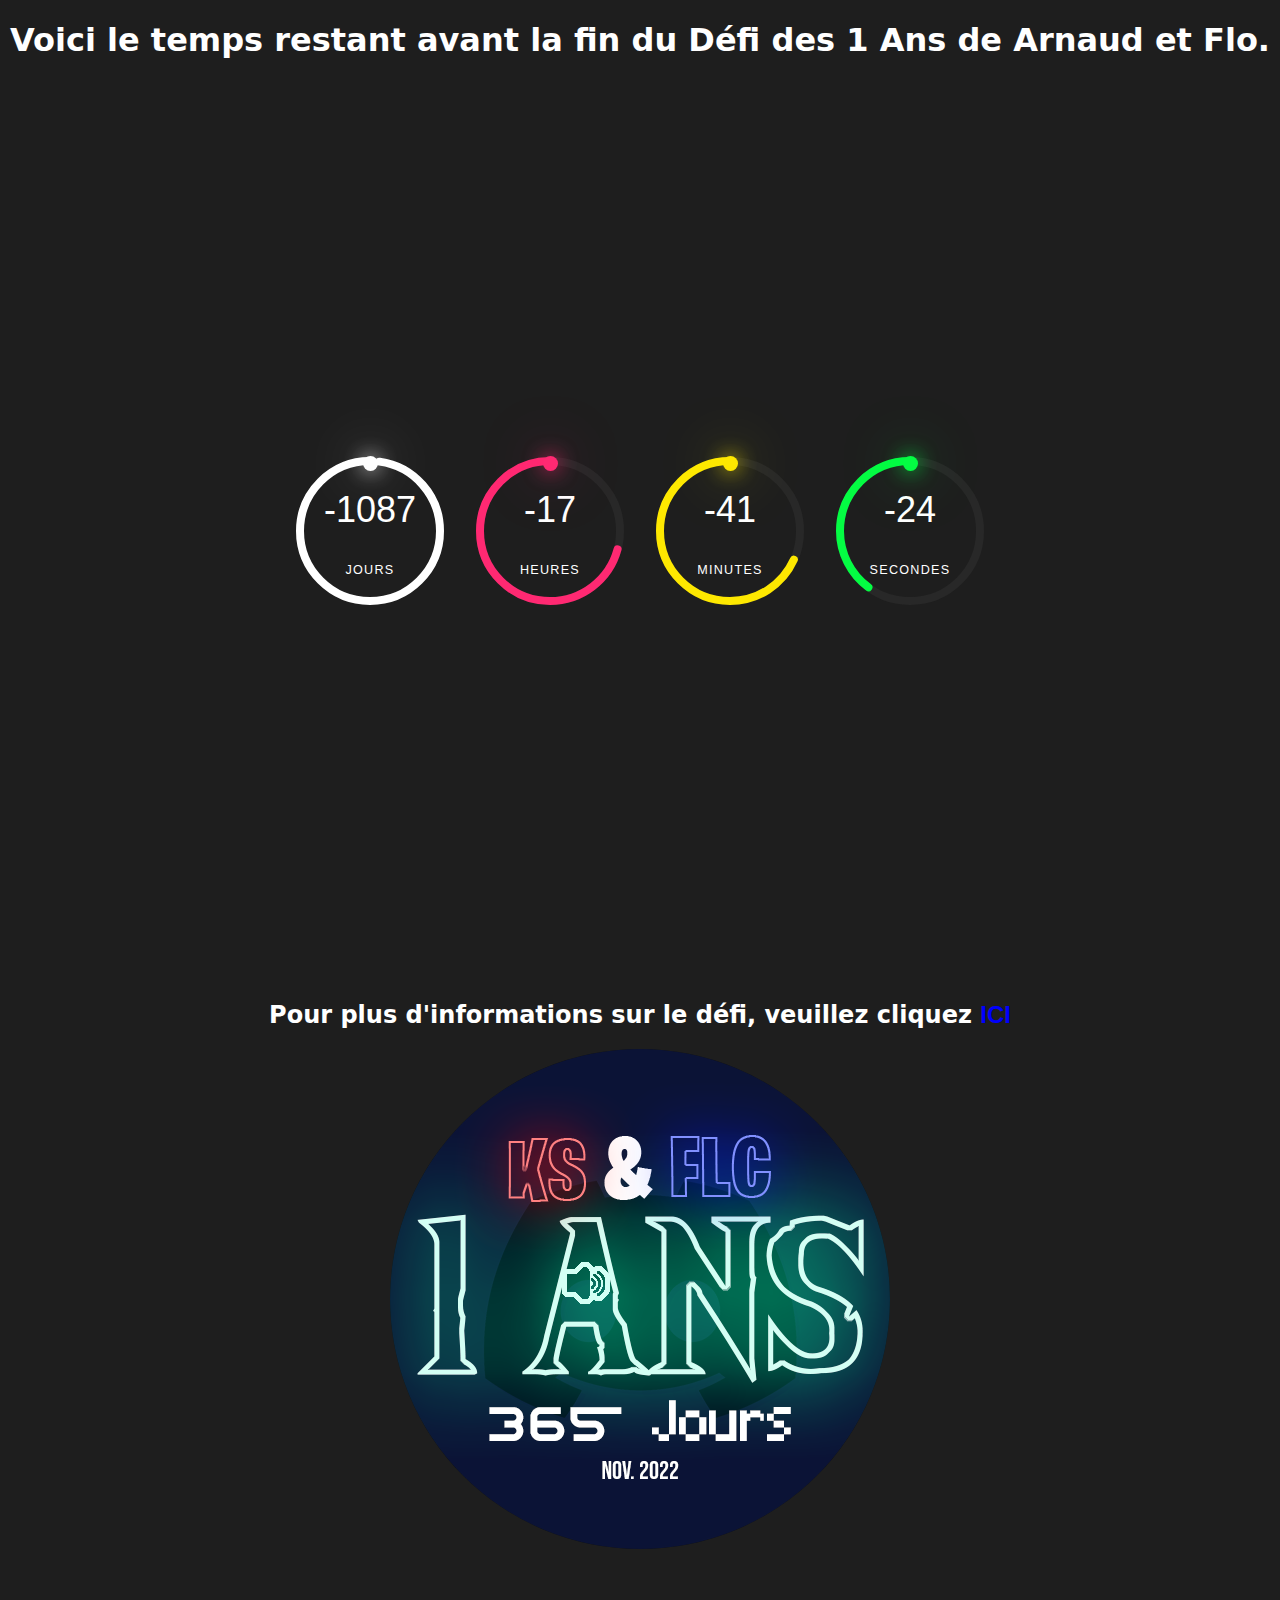
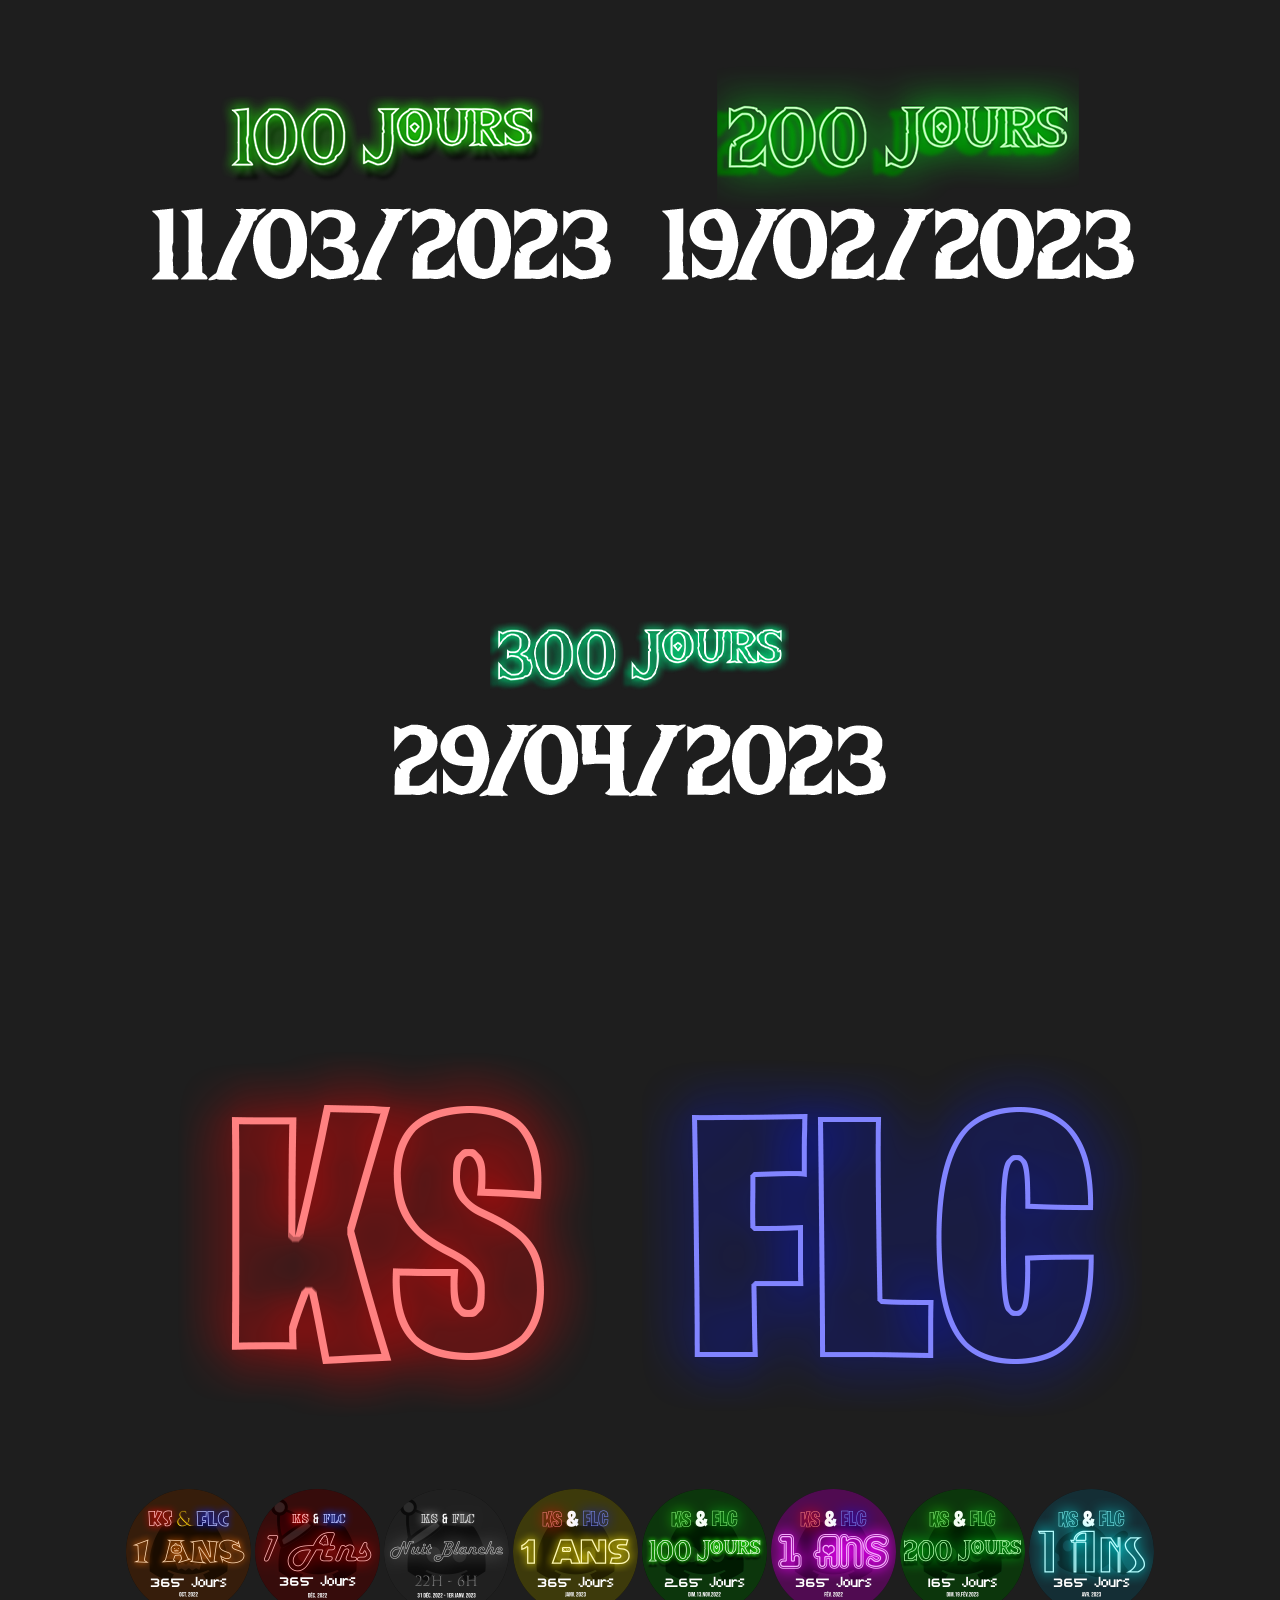
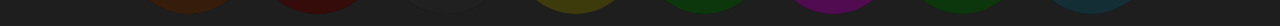
==== index.html @ 21bcb215 "Update index.html" ====
<!DOCTYPE html>
<html lang="fr">
    <head>
        <meta charset="UTF-8">
        <link rel="stylesheet" href="custom.css">
        <link rel="stylesheet" href="timer.css">
        <link rel="stylesheet" href="indexpopup.css">
        <title>Temps Restant du Défi des 1 Ans</title>
        <link rel="icon" href="img/One_Year_In_Vocal_pp_number_3.png">
    </head>
    <body>
        <div class="popup" id="informations">
            <div class="popup-content">
                <div class="popup-header">
                    <div class="header-titre">
                        <div class="toh">Les 1 Ans de Arnaud et Flo</div>
                        <a href="">
                          <span class="btn-close" style="z-index: 4; position: absolute; cursor: pointer;"> &times;</span>
                        </a>
                    </div>
    
                </div>
                <div class="popup-body">
                        <h1 align="center">Récap du Défi:</h1>
                        <p>
                            Le défi à commencer le 5 Août 2022 et se termine le 5 Août 2023. Vous pouvez savoir 
                            combien de temps il reste grâce au timer. Ils sont obligés de rester à l'intérieur
                            de ce vocal jusqu'à la fin. Si vous voulez plus d'informations, le salon #informations
                            est dispo sur le serveur discord.
                            <br>
                            <button><a href="300days.html">300 Jours</a></button>
                            <button><a href="start.html">Début du Défi</a></button>
                            <br>
                            <br>
                            <br>
                            <br>
                            <b>Les 1 Ans de Arnaud et Flo</b>
                        </p>
                </div>
                <div>
                    <a href="">
                        <button class="btn-close">Fermer</button>
                    </a> 
                </div>
            </div>
        </div>
        <header>
            <h1>Voici le temps restant avant la fin du Défi des 1 Ans de Arnaud et Flo.</h1>
        </header>
        <div class="timer-zone">
            <div id="time">
                <div class="circle" style="--clr: #ffffffff">
                    <div class="dots day_dot"></div>
                <svg>
                    <circle cx="70" cy="70" r="70"></circle>
                    <circle cx="70" cy="70" r="70" id="dd"></circle>
                </svg>
                <div id="days">00</div>
                </div>
                
                <div class="circle" style="--clr: #ff2972">
                    <div class="dots hr_dot"></div>
                <svg>
                    <circle cx="70" cy="70" r="70"></circle>
                    <circle cx="70" cy="70" r="70" id="hh"></circle>
                </svg>
                <div id="hours">00</div>
                </div>
                
                <div class="circle" style="--clr: #fee800">
                    <div class="dots min_dot"></div>
                <svg>
                    <circle cx="70" cy="70" r="70"></circle>
                    <circle cx="70" cy="70" r="70" id="mm"></circle>
                </svg>
                <div id="minutes">00</div>
                </div>
                
                <div class="circle" style="--clr: #04fc43">
                    <div class="dots sec_dot"></div>
                <svg>
                    <circle cx="70" cy="70" r="70"></circle>
                    <circle cx="70" cy="70" r="70" id="ss"></circle>
                </svg>
                <div id="seconds">00</div>
                </div>
            </div>
        </div>
        <h2>Pour plus d'informations sur le défi, veuillez cliquez <a href="#informations">ICI</a></h2>
        <div class="img">
            <a href="https://discord.gg/SkbnEuECUQ" target="_blank"><img src="img/One_Year_In_Vocal_pp_number_3.png" class="oney"></a>
            <br>
            <img src="img/100_days_web.png" alt="">
            <img src="img/200_days_web.png" alt="">
            <img src="img/300_days_web.png" alt="">
            <br>
            <img src="img/KS_emoticon.png" alt="">
            <img src="img/FLC_emoticon.png" alt="">
            <br>
            <a href="img/One_Year_In_Vocal_Halloween_pp_0.png" target="_blank"><img src="img/One_Year_In_Vocal_Halloween_pp_0.png" width="125" class="oneyear-voc"></a>
            <a href="img/One_Year_In_Vocal_Christmas_pp_0.png" target="_blank"><img src="img/One_Year_In_Vocal_Christmas_pp_0.png" width="125" class="oneyear-voc"></a>
            <a href="img/One_Year_In_Vocal_No Sleep_pp_0.png" target="_blank"><img src="img/One_Year_In_Vocal_No Sleep_pp_0.png" width="125" class="oneyear-voc"></a>
            <a href="img/One_Year_In_Voc_New_Year_pp_0.png" target="_blank"><img src="img/One_Year_In_Voc_New_Year_pp_0.png" width="125" class="oneyear-voc"></a>
            <a href="img/One_Year_In_Voc_100_Days_pp.png" target="_blank"><img src="img/One_Year_In_Voc_100_Days_pp.png" width="125" class="oneyear-voc"></a>
            <a href="img/One_Year_In_Voc_Valentine_Day_pp.png" target="_blank"><img src="img/One_Year_In_Voc_Valentine_Day_pp.png" width="125" class="oneyear-voc"></a>
            <a href="img/One_Year_In_Voc_200_Days_pp.png" target="_blank"><img src="img/One_Year_In_Voc_200_Days_pp.png" width="125" class="oneyear-voc"></a>
            <a href="img/One_Year_In_Voc_April_Fish_pp_0.png" target="_blank"><img src="img/One_Year_In_Voc_April_Fish_pp_0.png" width="125" class="oneyear-voc"></a>
        </div>

        <script src="timer.js"></script>
    </body>
</html>
---- custom.css ----
*{
    text-decoration: none;
}

body{
    background-color: #1e1e1e;
}

h1, h2, h3, h4, h5, h6, p{
    text-align: center;
    color: white;
    font-family: system-ui, -apple-system, BlinkMacSystemFont, 'Segoe UI', Roboto, Oxygen, Ubuntu, Cantarell, 'Open Sans', 'Helvetica Neue', sans-serif;

}
a{
    color: blue;
    font-family: sans-serif;
}
.buttons{
    text-align: center;
}
.img{
    text-align: center;
}
.oney, .oneyear-voc{
    border-radius: 1000px;
}
.oney:hover{
    width: 600px;
    cursor: pointer;
}
.oney::before{
    content: "";
    position: absolute;
    width: 520px;
    top: -2px;
    left: -2px;
    transform: translateY(-100%);
    transition: 0.5s;
    z-index: -1;
}
.oney:hover::before {
    transform: translate(0%);
    transition: 0.2s;
}
.oneyear-voc:hover{
    width: 160px;
    cursor: pointer;
}
.oneyear-voc::before{
    content: "";
    position: absolute;
    width: 150px;
    top: -2px;
    left: -2px;
    transform: translateY(-100%);
    transition: 0.5s;
    z-index: -1;
}
.oneyear-voc:hover::before {
    transform: translate(0%);
    transition: 0.2s;
}

::-webkit-scrollbar{
    color: blue;
    border-radius: 25%;
}
---- timer.css ----
*{
    box-sizing: border-box;
}
.timer-zone{
    font-family: sans-serif;
    display: flex;
    justify-content: center;
    align-items: center;
    min-height: 100vh;
    background: #1e1e1e;
}
#time{
    display: flex;
    gap: 30px;
}
#time .circle{
    position: relative;
    width: 150px;
    height: 150px;
    display: flex;
    justify-content: center;
    align-items: center;
}
#time .circle svg{
    position: relative;
    width: 150px;
    height: 150px;
    transform: rotate(270deg);
}
#time .circle svg circle{
    width: 100%;
    height: 100%;
    fill: transparent;
    stroke-width: 8;
    stroke: #282828;
    stroke-linecap: round;
    transform: translate(5px,5px);
}
#time .circle svg circle:nth-child(2){
    stroke: var(--clr);
    stroke-dasharray: 440;
}
#time div{
    position: absolute;
    text-align: center;
    font-weight: 500;
    color: #fff;
    font-size: 1.5em;
}
#time div span{
    position: absolute;
    transform: translateX(-50%) translateY(-10px);
    font-size: 0.35em;
    font-weight: 300;
    letter-spacing: 0.1em;
    text-transform: uppercase;
}
#time .dots{
    position: absolute;
    width: 100%;
    height: 100%;
    border-radius: 50%;
    display: flex;
    justify-content: center;
    align-items: center;
    z-index: 1000;
}
#time .dots::before{
    content: '';
    position: absolute;
    top: 0;
    width: 15px;
    height: 15px;
    background: var(--clr);
    border-radius: 50%;
    box-shadow: 0 0 20px var(--clr), 0 0 60px var(--clr);
}
---- indexpopup.css ----
/*/==---popus test---==/*/

.popup {
    position: fixed;
    z-index: 1000;
    top: 0;
    left: 0;
    width: 100%;
    height: 100%;
    background-color: rgba(3, 3, 3, 0.534);
    backdrop-filter: blur(10px);
    transition: backdrop-filter .4s;
    transition: opacity .4s;
    visibility: hidden;
    opacity: 0;
}

.popup:target {
    visibility: visible;
    opacity: 1;
}

.popup-content{
    position: fixed;
    flex-direction: column;
    opacity: 0;
    max-width: 570px;
    max-height: auto;
    max-height: 800px;
    color: aliceblue;
    font-family: Arial, sans-serif;
    left: 50%;
    top: 5%;
    transform: translate(-50%);
    background-color: rgba(3, 3, 3, 0.562);
    backdrop-filter: blur(10px);
    border-radius: 10px;
    border: 5px solid rgb(41, 41, 41);
    display: flex;
}

.popup-content{
    opacity: 1;
    top: 10%;
}

.popup-header{
    display: column;
    position: fixed;
    background-color: rgb(41, 41, 41);
    width: 100%;
    height: auto;
    align-items: center;
}

.popup-header img{
    width: 100%;
    height: 100%;
}

.header-titre{
    display: flex;
    justify-content: space-between;
    padding: 2px 2%;
    width: auto;
    font-weight: bold;
}

.header-titre .btn-close{
    right: 10px;
}

*{
    box-sizing: border-box;
}

.popup-header img{
    align-items: center;
    justify-content: space-between;
    left: 0;
}

.popup-footer {
    background-color: rgba(66, 65, 65, 0.562);
    position: fixed;
    padding: 5px;
    bottom: 0;
    width: 100%;
    height: 60px;
    display: flex;
}

.popup-body{
    overflow-y: auto;
    padding-left: 10px;
    padding-right: 10px;
    padding-bottom: 70px;
    
}
.popup-body p{
    font-size: small;
}

.popup-body b{
    font-size: medium;
}

.popup .popup-footer .text-footer {
    margin: auto auto;
    font-size: small;
}

/*/==--- Bouton footer ---==/*/

.popup .popup-footer .btn-close {
    margin-top: 5px;
    padding-top: 3px;
    position: relative;
    height: 45px;
    width: 100px;
    border-radius: 10px;
    background-color: rgb(24, 23, 23);
    border: 3px solid rgb(24, 23, 23);
    font-size: 1.4em;
    font-family: Arial, Helvetica, sans-serif;
    color: #DB202C;
    z-index: 2;
    transition: 0.2s;
    overflow: hidden;
}

.popup .popup-footer .btn-close:hover {
    color: white;
    width: 100px;
    height: 46px;
    cursor: pointer;
    font-size: 1.5em;
    border: 2px solid #DB202C;
}

.popup .popup-footer .btn-close::before {
    content: "";
    position: absolute;
    width: 100px;
    height: 46px;
    top: -2px;
    left: -2px;
}

.popup .popup-footer .btn-close:hover::before {
    transform: translate(0%);
    transition: 0.2s;
}

.popup .popup-footer .btn-close:hover {
    color: white;
}

.popup .popup-footer .btn-close i {
    transform: scale(0);
    margin: -10px;
    transition: 0.3s;
}

.popup .popup-footer .btn-close:hover i {
    transform: scale(5);
    margin-left: 20px;
}



.popup .popup-footer .btn-see {
    margin-top: 5px;
    padding-top: 3px;
    position: relative;
    height: 45px;
    width: 120px;
    border-radius: 10px;
    background-color: rgb(24, 23, 23);
    border: 3px solid rgb(24, 23, 23);
    font-size: 1.4em;
    font-family: Arial, Helvetica, sans-serif;
    color: #dfbd29;
    z-index: 2;
    transition: 0.2s;
    overflow: hidden;
}

.popup .popup-footer .btn-see:hover {
    color: white;
    width: 120px;
    height: 46px;
    cursor: pointer;
    font-size: 1.5em;
    border: 2px solid #dfbd29;
}

.popup .popup-footer .btn-see::before {
    content: "";
    position: absolute;
    width: 120px;
    height: 46px;
    top: -2px;
    left: -2px;
}

.popup .popup-footer .btn-see:hover::before {
    transform: translate(0%);
    transition: 0.2s;
}

.popup .popup-footer .btn-see:hover {
    color: white;
}

.popup .popup-footer .btn-see i {
    transform: scale(0);
    margin: -10px;
    transition: 0.3s;
}

.popup .popup-footer .btn-see:hover i {
    transform: scale(5);
    margin-left: 20px;
}
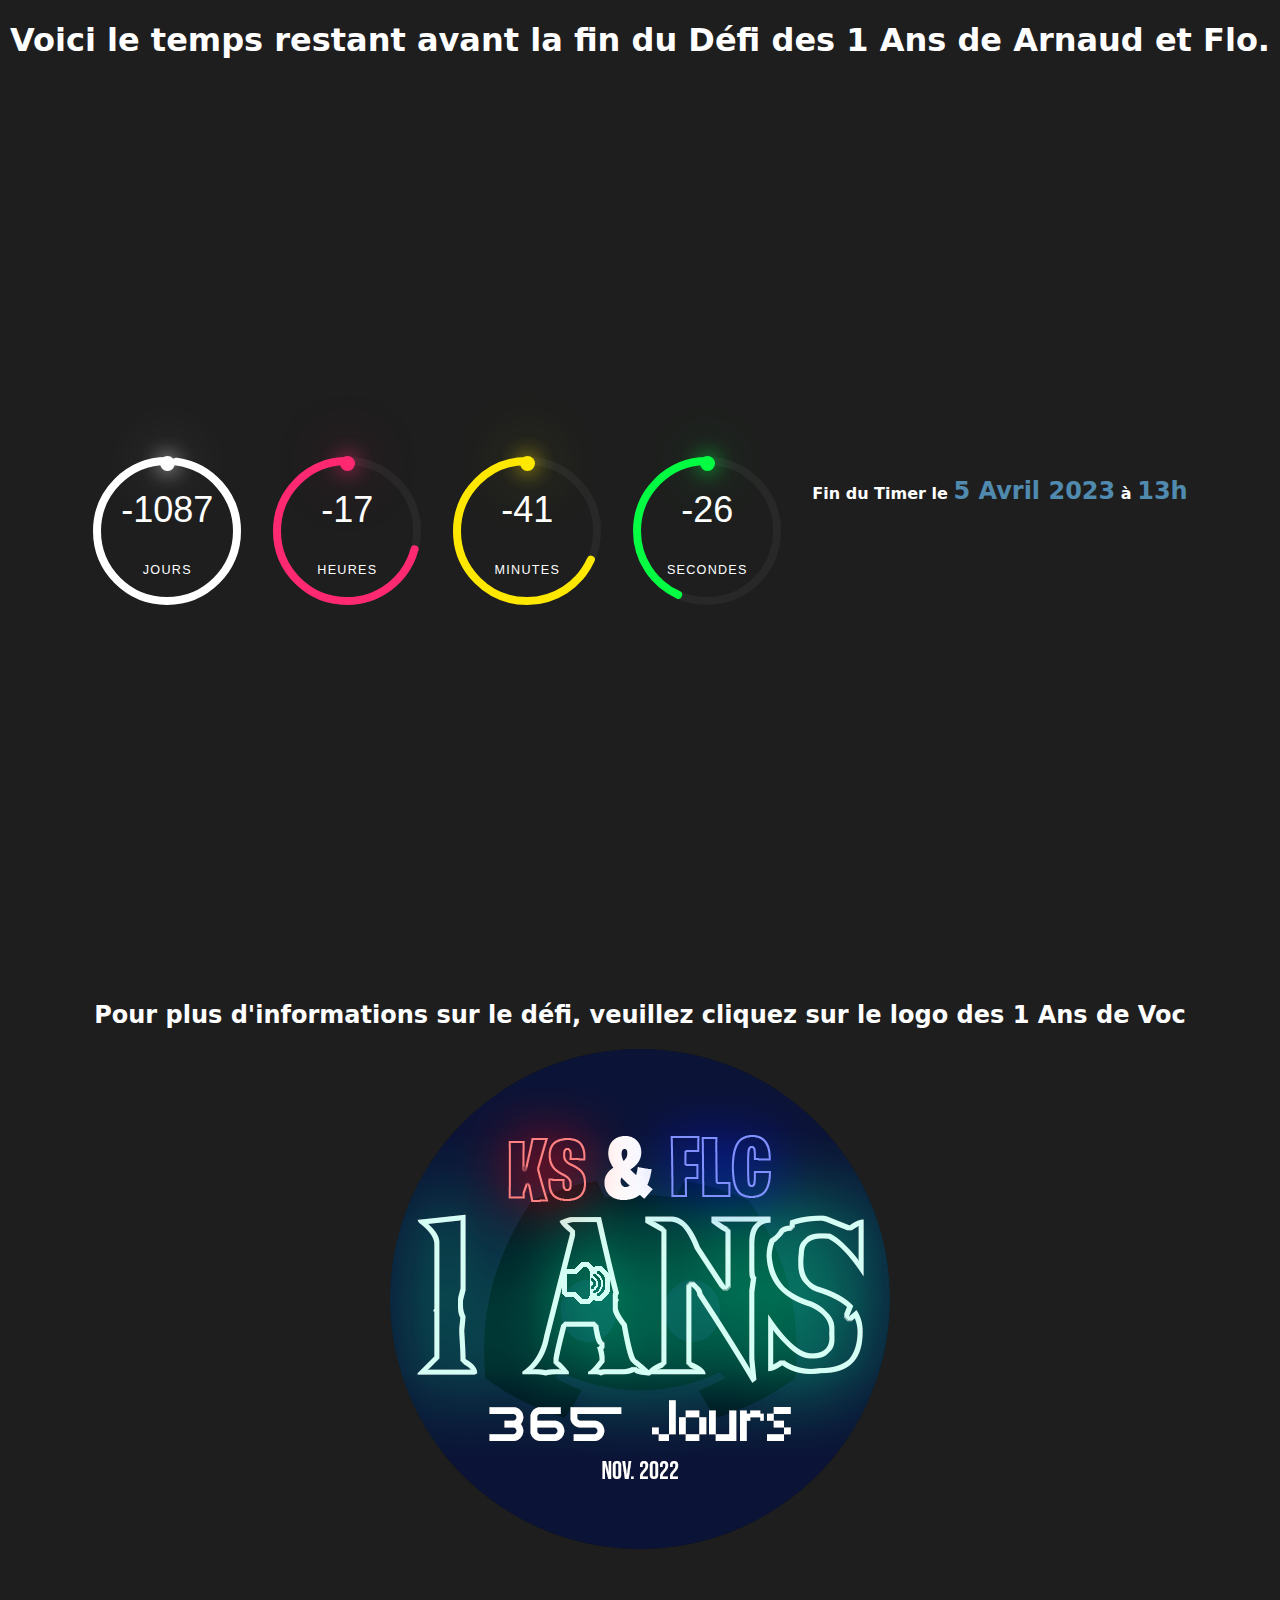
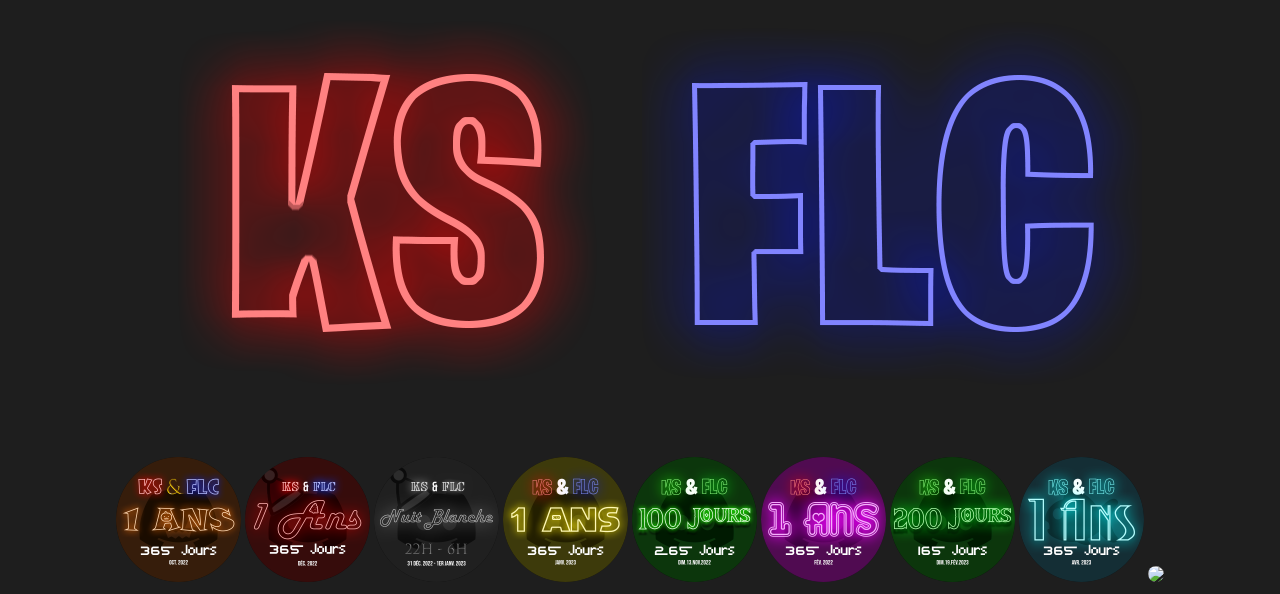
==== commit 22170f2d: "Add files via upload" ====
--- a/index.html
+++ b/index.html
@@ -28,9 +28,9 @@
                             de ce vocal jusqu'à la fin. Si vous voulez plus d'informations, le salon #informations
                             est dispo sur le serveur discord.
                             <br>
-                            <button><a href="300days.html">300 Jours</a></button>
                             <button><a href="start.html">Début du Défi</a></button>
                             <br>
+                            <button><a href="https://discord.gg/SkbnEuECUQ">Serveur Discord</a></button>
                             <br>
                             <br>
                             <br>
@@ -84,15 +84,12 @@
                 </svg>
                 <div id="seconds">00</div>
                 </div>
+                <h4>Fin du Timer le <strong>5 Avril 2023</strong> à <strong>13h</strong></h4>
             </div>
         </div>
-        <h2>Pour plus d'informations sur le défi, veuillez cliquez <a href="#informations">ICI</a></h2>
+        <h2>Pour plus d'informations sur le défi, veuillez cliquez sur le logo des 1 Ans de Voc</h2>
         <div class="img">
-            <a href="https://discord.gg/SkbnEuECUQ" target="_blank"><img src="img/One_Year_In_Vocal_pp_number_3.png" class="oney"></a>
-            <br>
-            <img src="img/100_days_web.png" alt="">
-            <img src="img/200_days_web.png" alt="">
-            <img src="img/300_days_web.png" alt="">
+            <a href="#informations"><img src="img/One_Year_In_Vocal_pp_number_3.png" class="oney"></a>
             <br>
             <img src="img/KS_emoticon.png" alt="">
             <img src="img/FLC_emoticon.png" alt="">
@@ -105,8 +102,9 @@
             <a href="img/One_Year_In_Voc_Valentine_Day_pp.png" target="_blank"><img src="img/One_Year_In_Voc_Valentine_Day_pp.png" width="125" class="oneyear-voc"></a>
             <a href="img/One_Year_In_Voc_200_Days_pp.png" target="_blank"><img src="img/One_Year_In_Voc_200_Days_pp.png" width="125" class="oneyear-voc"></a>
             <a href="img/One_Year_In_Voc_April_Fish_pp_0.png" target="_blank"><img src="img/One_Year_In_Voc_April_Fish_pp_0.png" width="125" class="oneyear-voc"></a>
+            <a href="img/One_Year_10_month.png" target="_blank"><img src="img/One_Year_10_month.png" width="125" class="oneyear-voc"></a>
         </div>
 
         <script src="timer.js"></script>
     </body>
-</html>
+</html>--- a/custom.css
+++ b/custom.css
@@ -15,6 +15,10 @@
 a{
     color: blue;
     font-family: sans-serif;
+}
+strong{
+    color: rgb(80, 138, 174);
+    font-size: 1.5em;
 }
 .buttons{
     text-align: center;
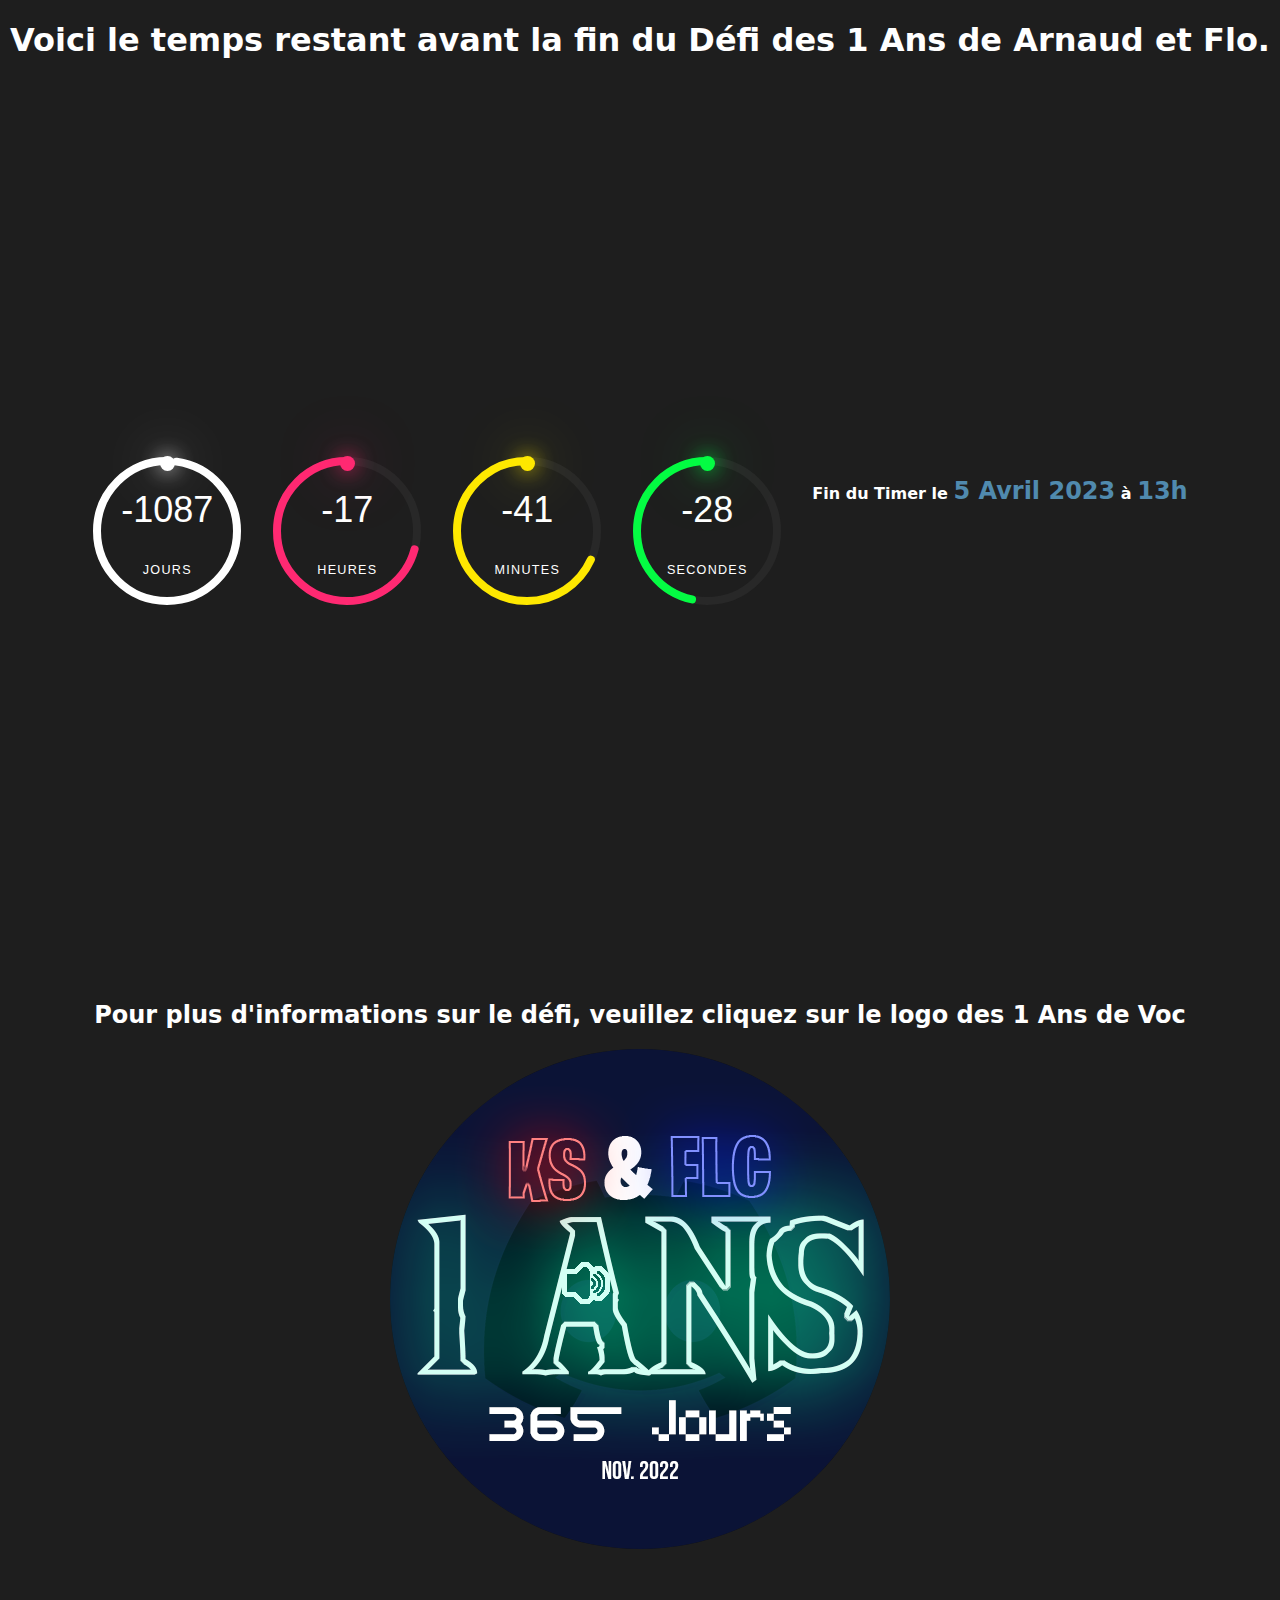
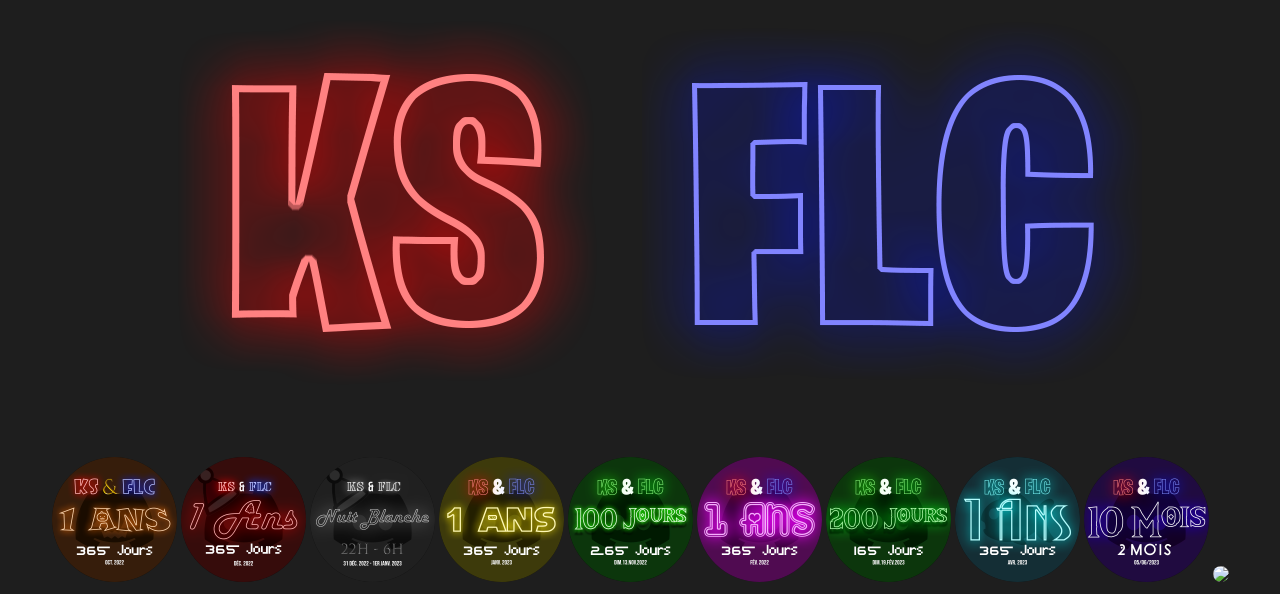
==== commit 65d8b154: "Update index.html" ====
--- a/index.html
+++ b/index.html
@@ -103,8 +103,9 @@
             <a href="img/One_Year_In_Voc_200_Days_pp.png" target="_blank"><img src="img/One_Year_In_Voc_200_Days_pp.png" width="125" class="oneyear-voc"></a>
             <a href="img/One_Year_In_Voc_April_Fish_pp_0.png" target="_blank"><img src="img/One_Year_In_Voc_April_Fish_pp_0.png" width="125" class="oneyear-voc"></a>
             <a href="img/One_Year_10_month.png" target="_blank"><img src="img/One_Year_10_month.png" width="125" class="oneyear-voc"></a>
+            <a href="img/One_Year_In_Voc_June.png" target="_blank"><img src="One_Year_In_Voc_June.png" width="125" class="oneyear-voc"></a>
         </div>
 
         <script src="timer.js"></script>
     </body>
-</html>+</html>
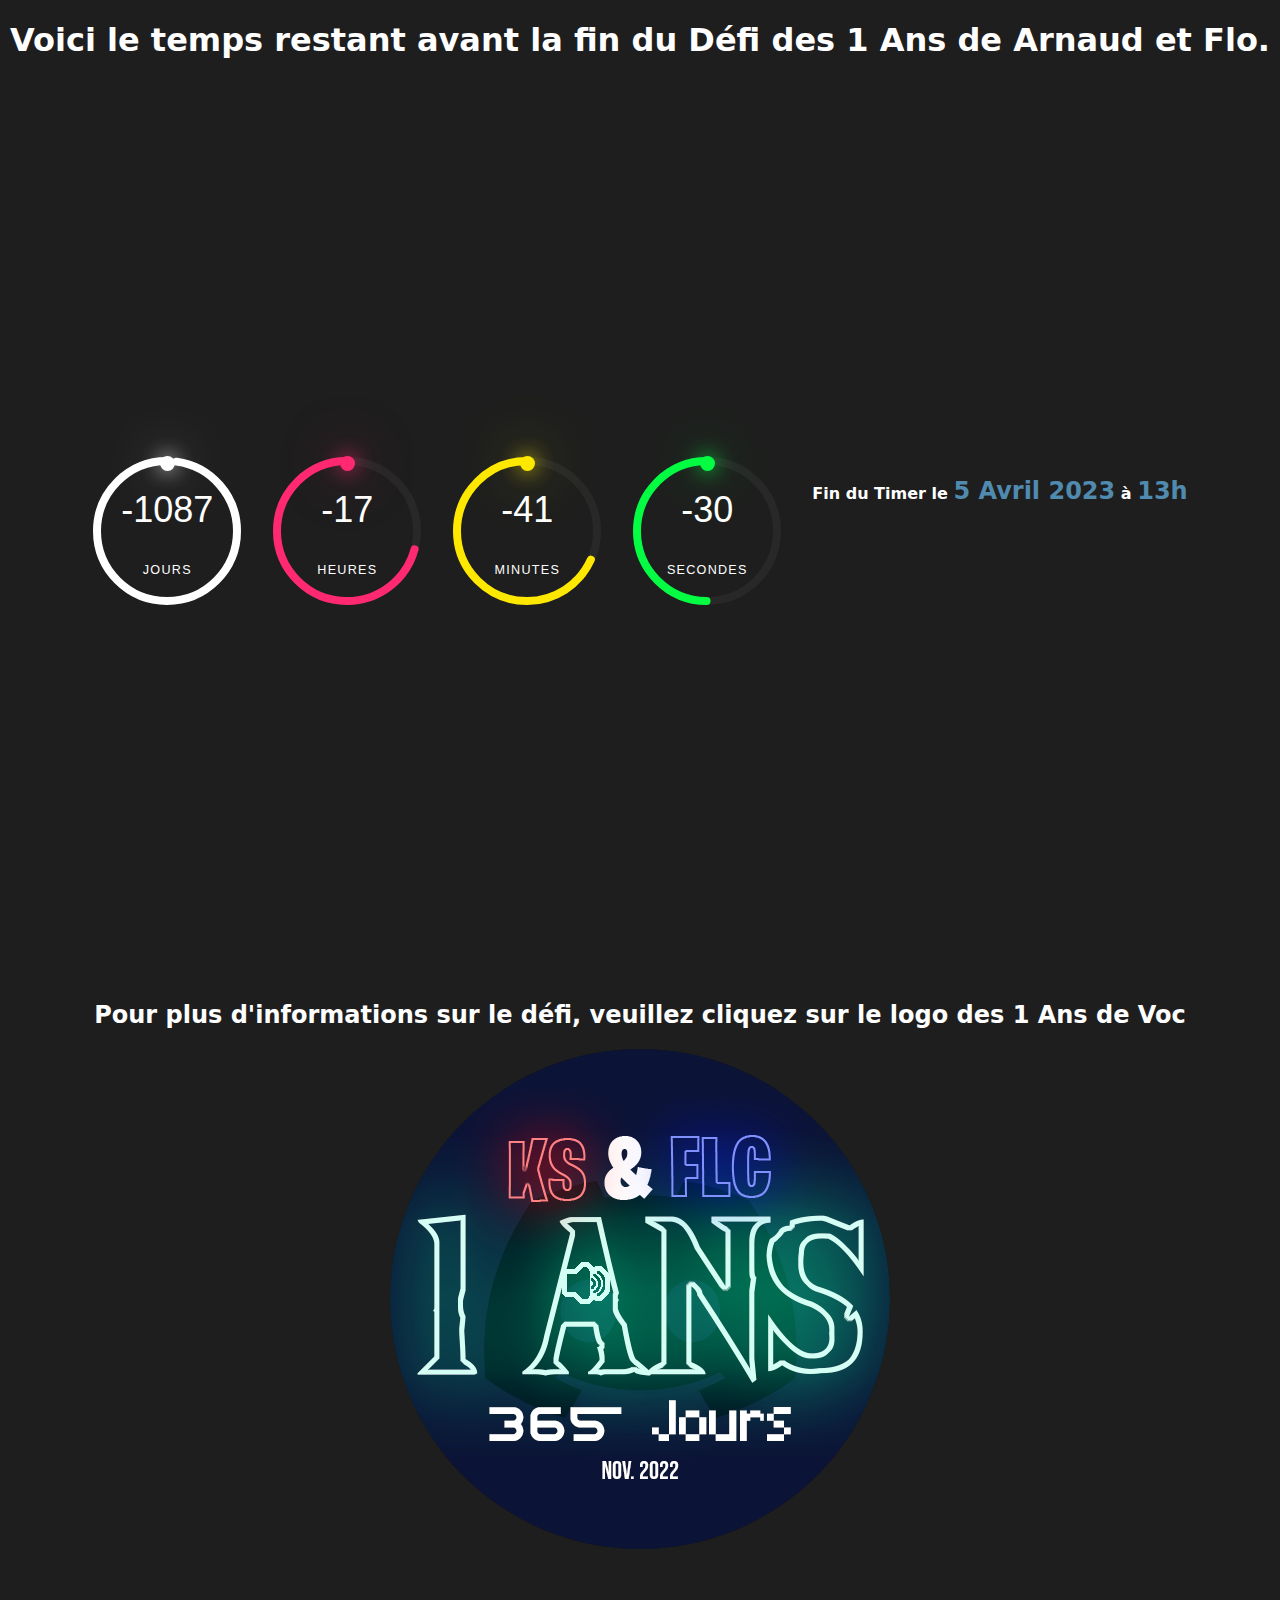
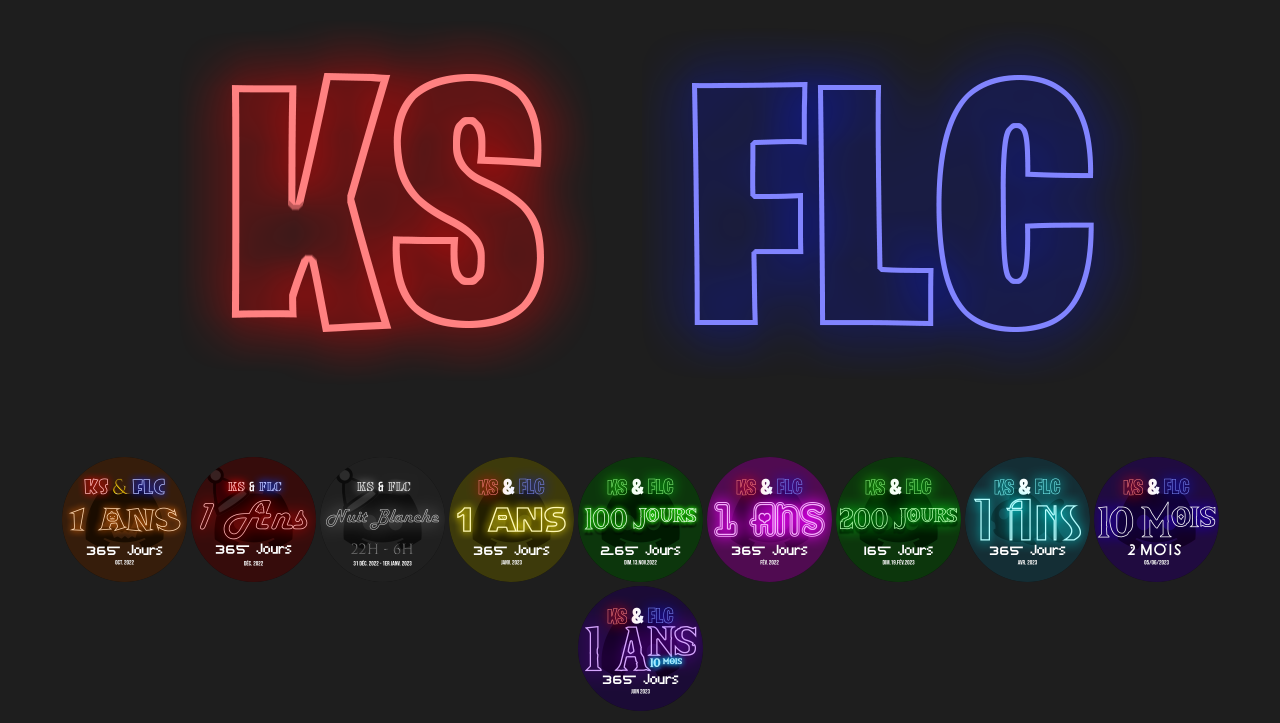
==== commit 3f0f1c33: "Update index.html" ====
--- a/index.html
+++ b/index.html
@@ -103,7 +103,7 @@
             <a href="img/One_Year_In_Voc_200_Days_pp.png" target="_blank"><img src="img/One_Year_In_Voc_200_Days_pp.png" width="125" class="oneyear-voc"></a>
             <a href="img/One_Year_In_Voc_April_Fish_pp_0.png" target="_blank"><img src="img/One_Year_In_Voc_April_Fish_pp_0.png" width="125" class="oneyear-voc"></a>
             <a href="img/One_Year_10_month.png" target="_blank"><img src="img/One_Year_10_month.png" width="125" class="oneyear-voc"></a>
-            <a href="img/One_Year_In_Voc_June.png" target="_blank"><img src="One_Year_In_Voc_June.png" width="125" class="oneyear-voc"></a>
+            <a href="img/One_Year_In_Voc_June.png" target="_blank"><img src="img/One_Year_In_Voc_June.png" width="125" class="oneyear-voc"></a>
         </div>
 
         <script src="timer.js"></script>
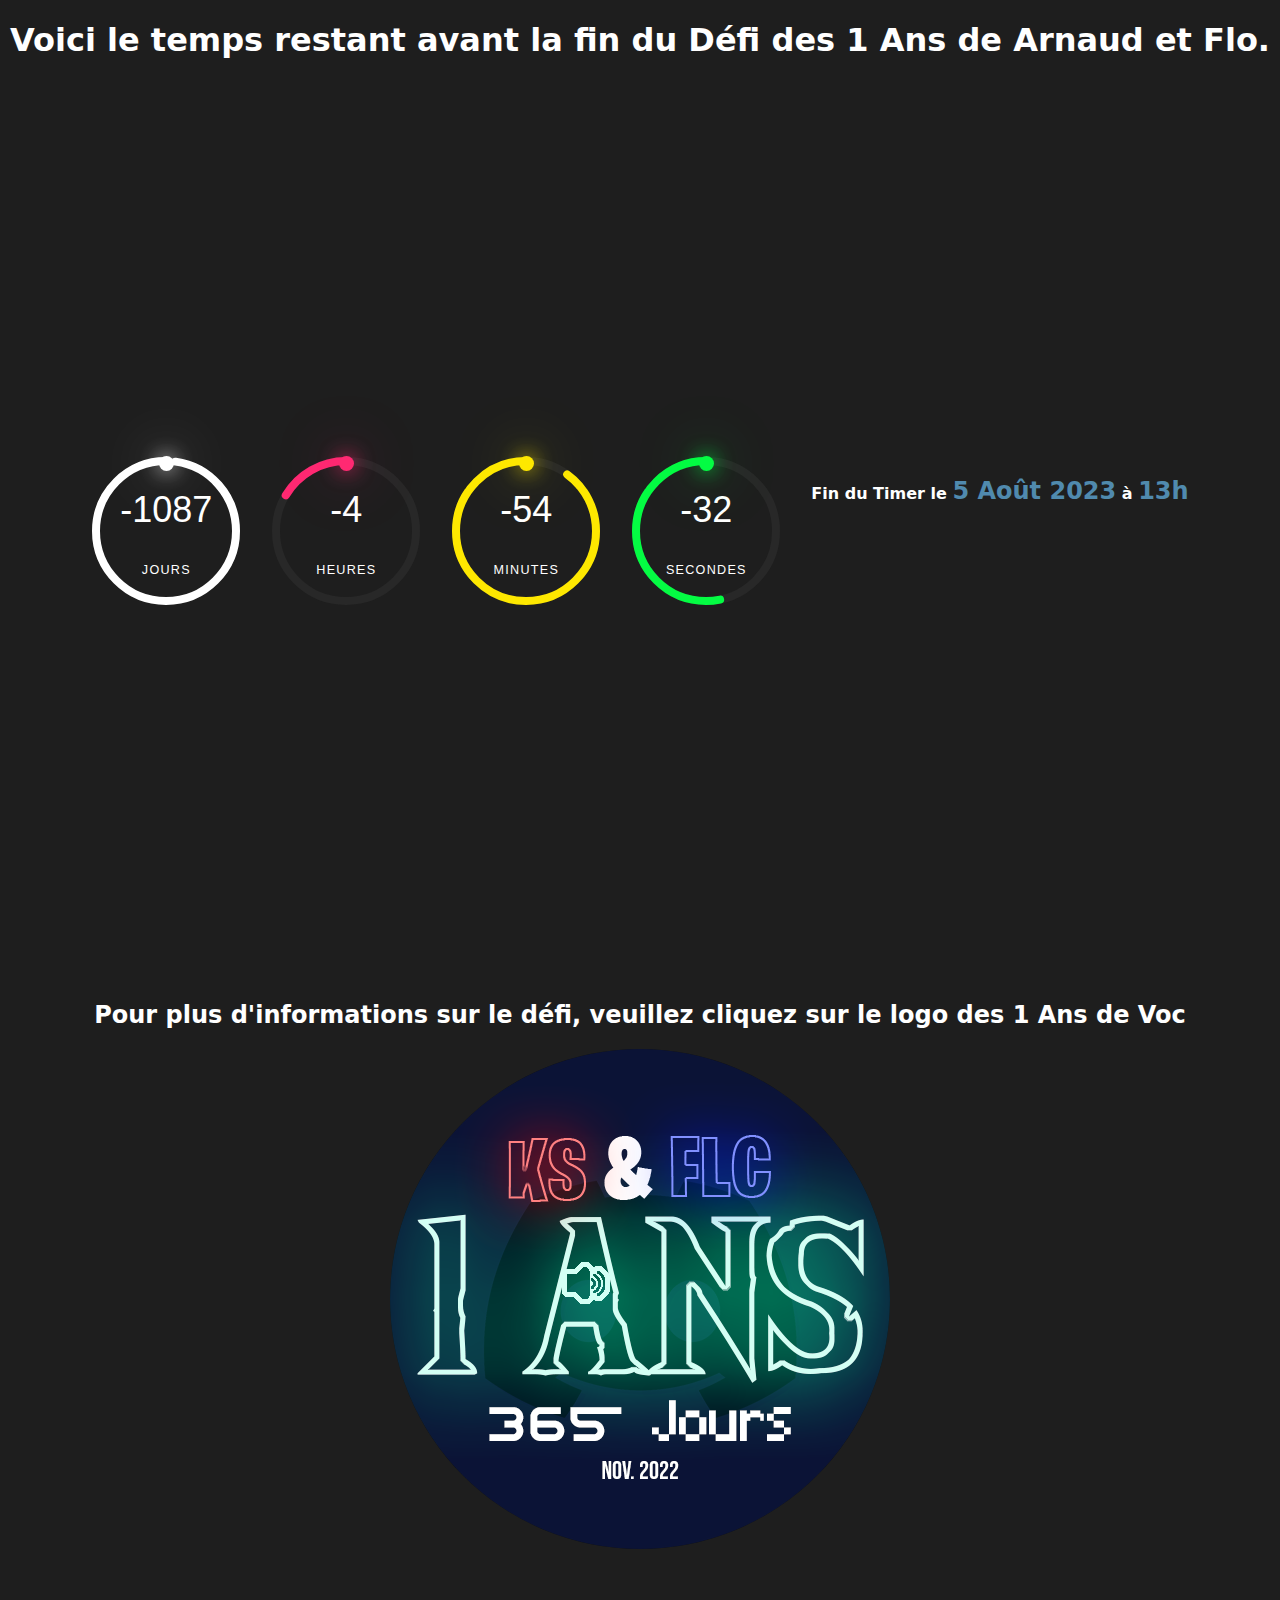
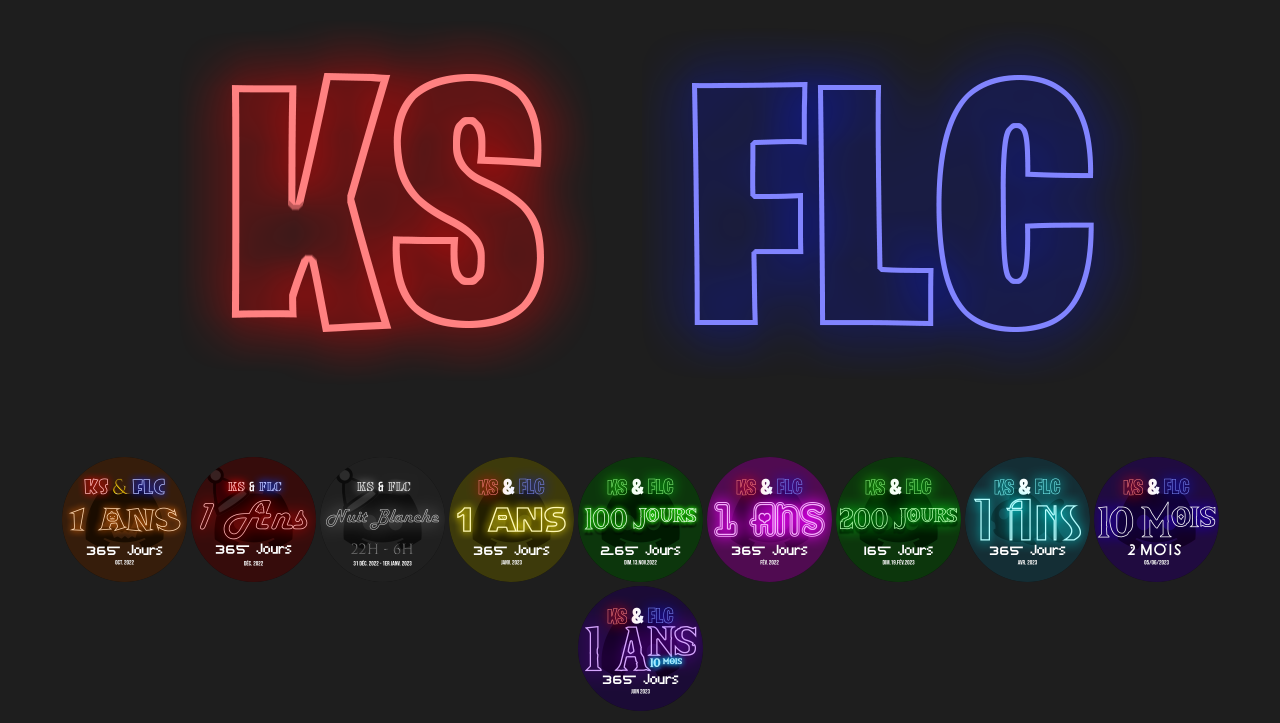
==== commit d3f62d7f: "Update index.html" ====
--- a/index.html
+++ b/index.html
@@ -84,7 +84,7 @@
                 </svg>
                 <div id="seconds">00</div>
                 </div>
-                <h4>Fin du Timer le <strong>5 Avril 2023</strong> à <strong>13h</strong></h4>
+                <h4>Fin du Timer le <strong>5 Août 2023</strong> à <strong>13h</strong></h4>
             </div>
         </div>
         <h2>Pour plus d'informations sur le défi, veuillez cliquez sur le logo des 1 Ans de Voc</h2>
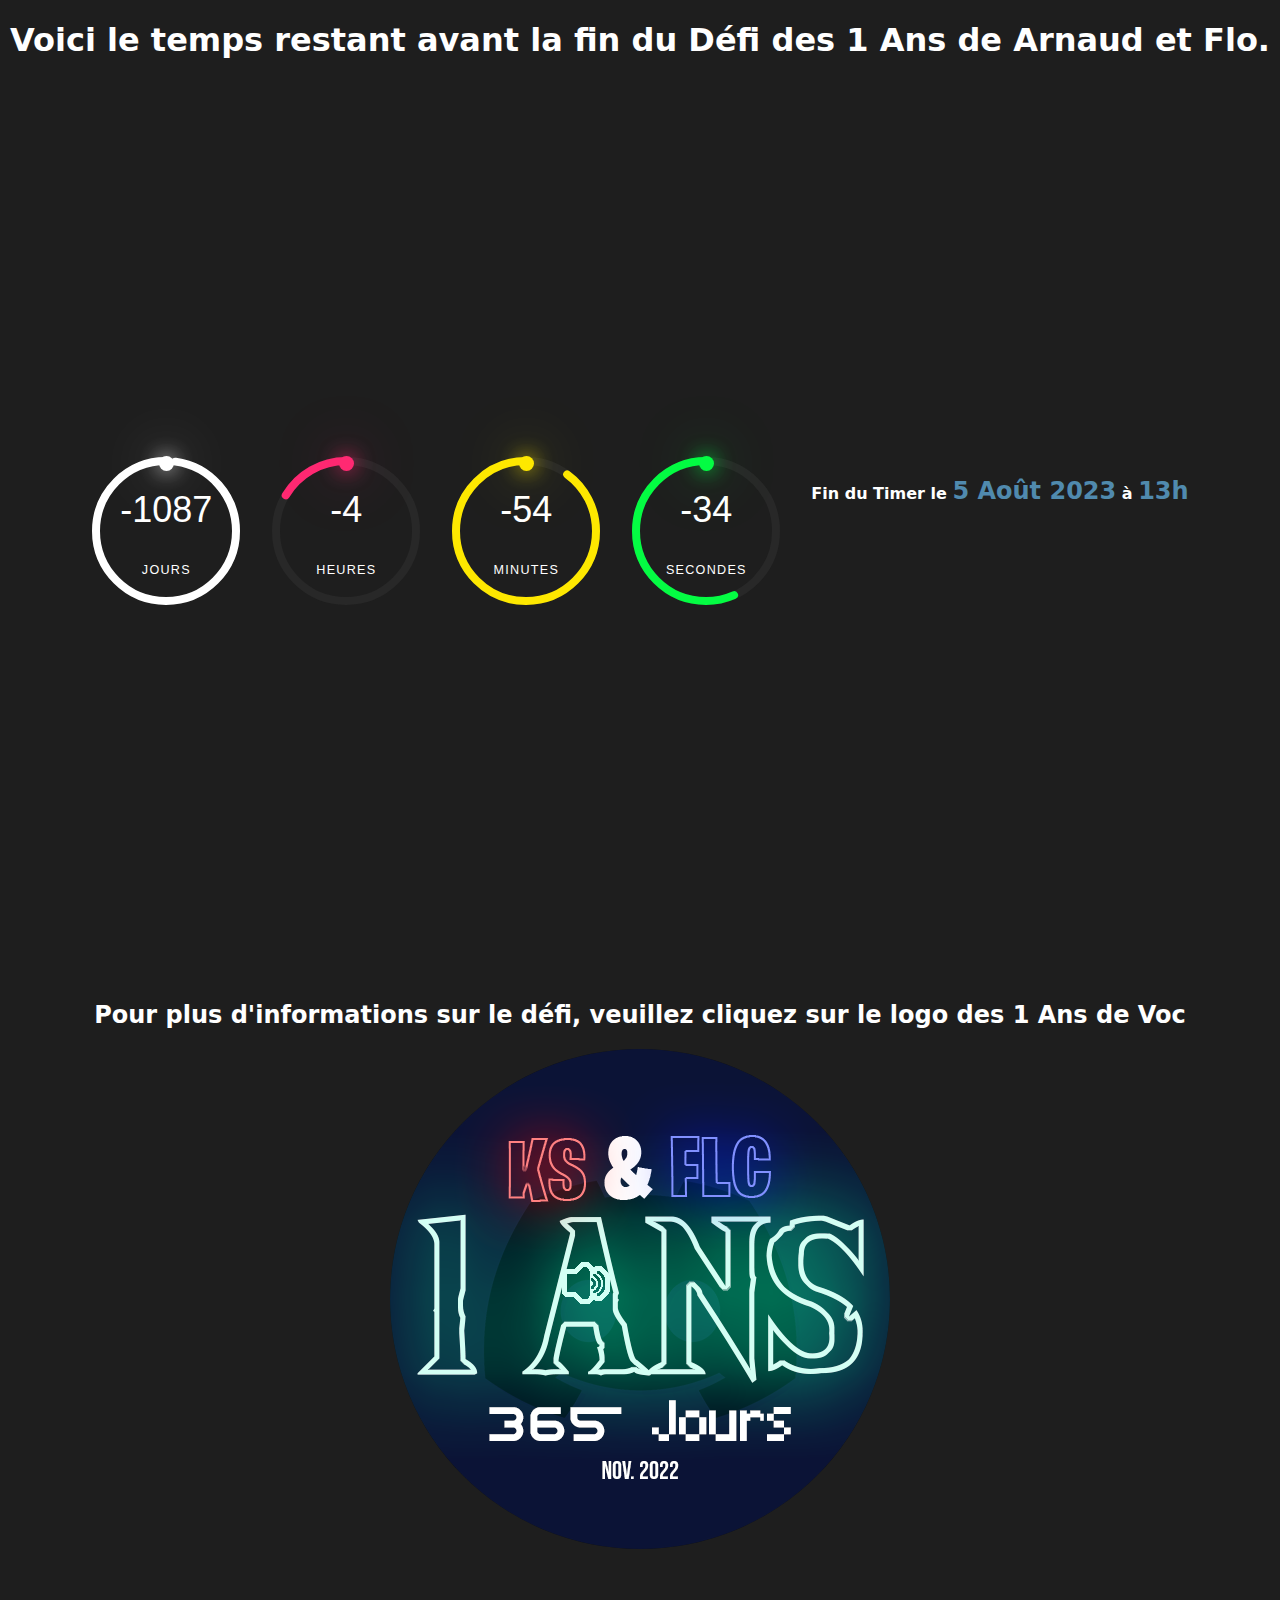
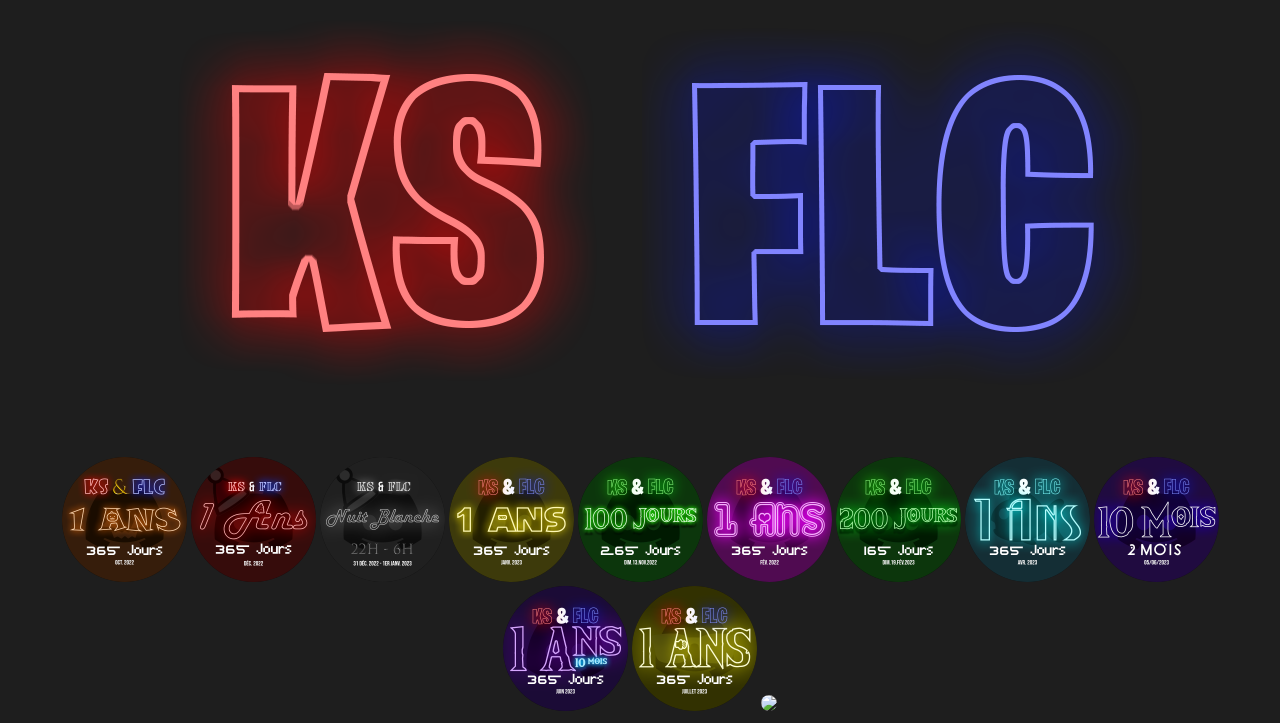
==== commit cab3cf3d: "Update index.html" ====
--- a/index.html
+++ b/index.html
@@ -104,6 +104,8 @@
             <a href="img/One_Year_In_Voc_April_Fish_pp_0.png" target="_blank"><img src="img/One_Year_In_Voc_April_Fish_pp_0.png" width="125" class="oneyear-voc"></a>
             <a href="img/One_Year_10_month.png" target="_blank"><img src="img/One_Year_10_month.png" width="125" class="oneyear-voc"></a>
             <a href="img/One_Year_In_Voc_June.png" target="_blank"><img src="img/One_Year_In_Voc_June.png" width="125" class="oneyear-voc"></a>
+            <a href="img/One_Year_July.png" target="_blank"><img src="img/One_Year_July.png" width="125" class="oneyear-voc"></a>
+            <a href="img/One_Year_End" target="_blank"><img src="img/One_Year_End" width="125" class="oneyear-voc"></a>
         </div>
 
         <script src="timer.js"></script>
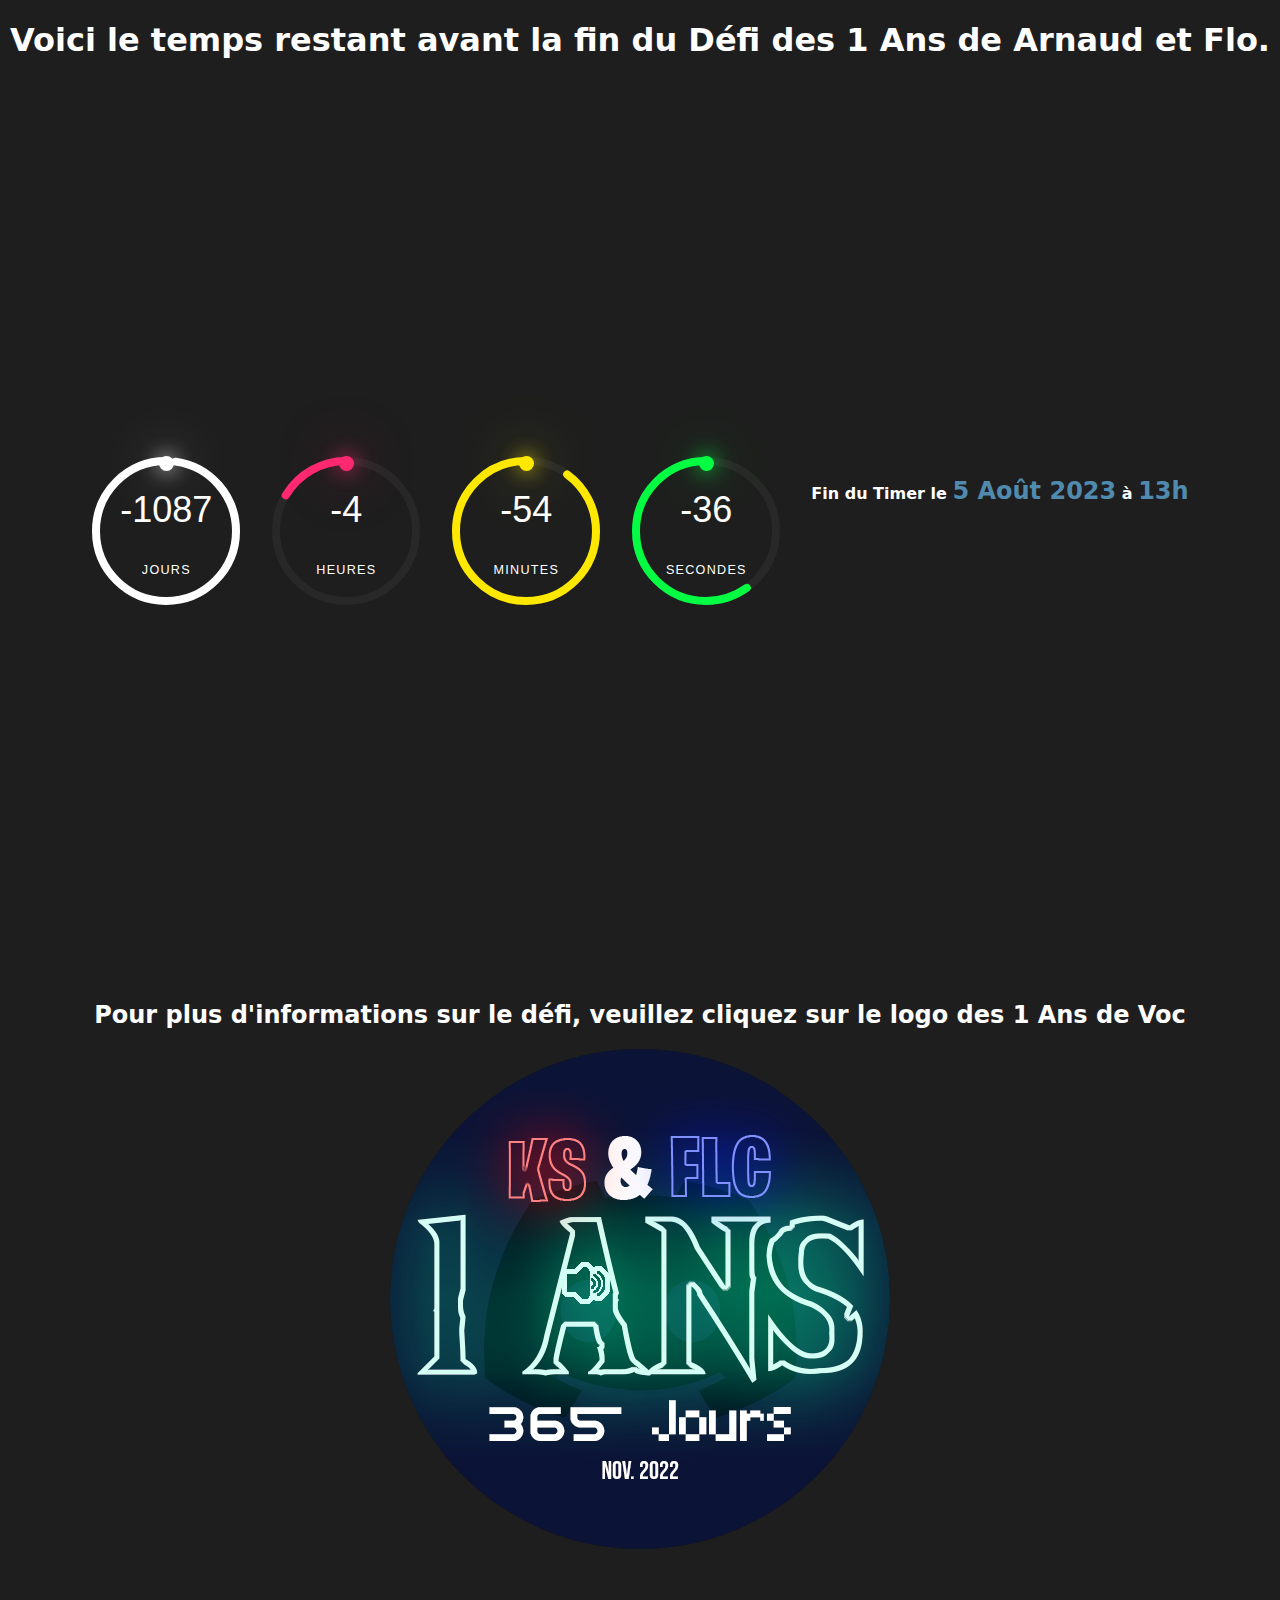
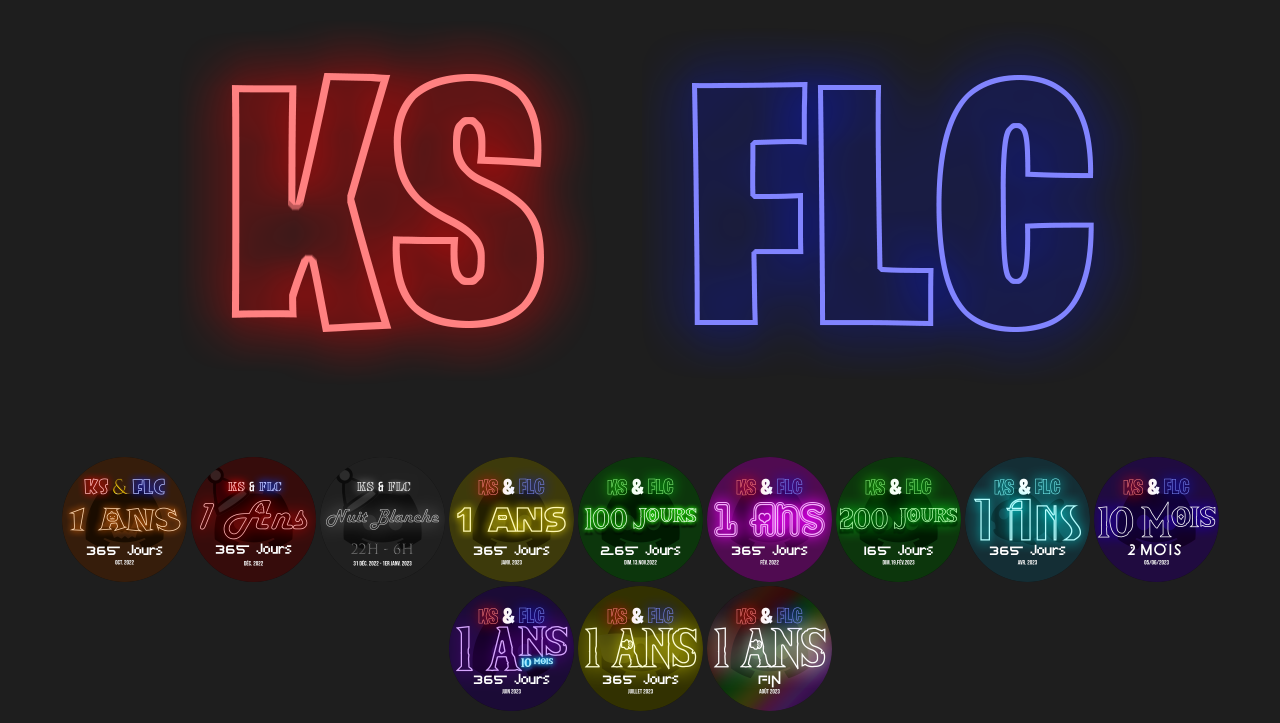
==== commit 44a78b87: "Update index.html" ====
--- a/index.html
+++ b/index.html
@@ -105,7 +105,7 @@
             <a href="img/One_Year_10_month.png" target="_blank"><img src="img/One_Year_10_month.png" width="125" class="oneyear-voc"></a>
             <a href="img/One_Year_In_Voc_June.png" target="_blank"><img src="img/One_Year_In_Voc_June.png" width="125" class="oneyear-voc"></a>
             <a href="img/One_Year_July.png" target="_blank"><img src="img/One_Year_July.png" width="125" class="oneyear-voc"></a>
-            <a href="img/One_Year_End" target="_blank"><img src="img/One_Year_End" width="125" class="oneyear-voc"></a>
+            <a href="img/One_Year_End.png" target="_blank"><img src="img/One_Year_End.png" width="125" class="oneyear-voc"></a>
         </div>
 
         <script src="timer.js"></script>
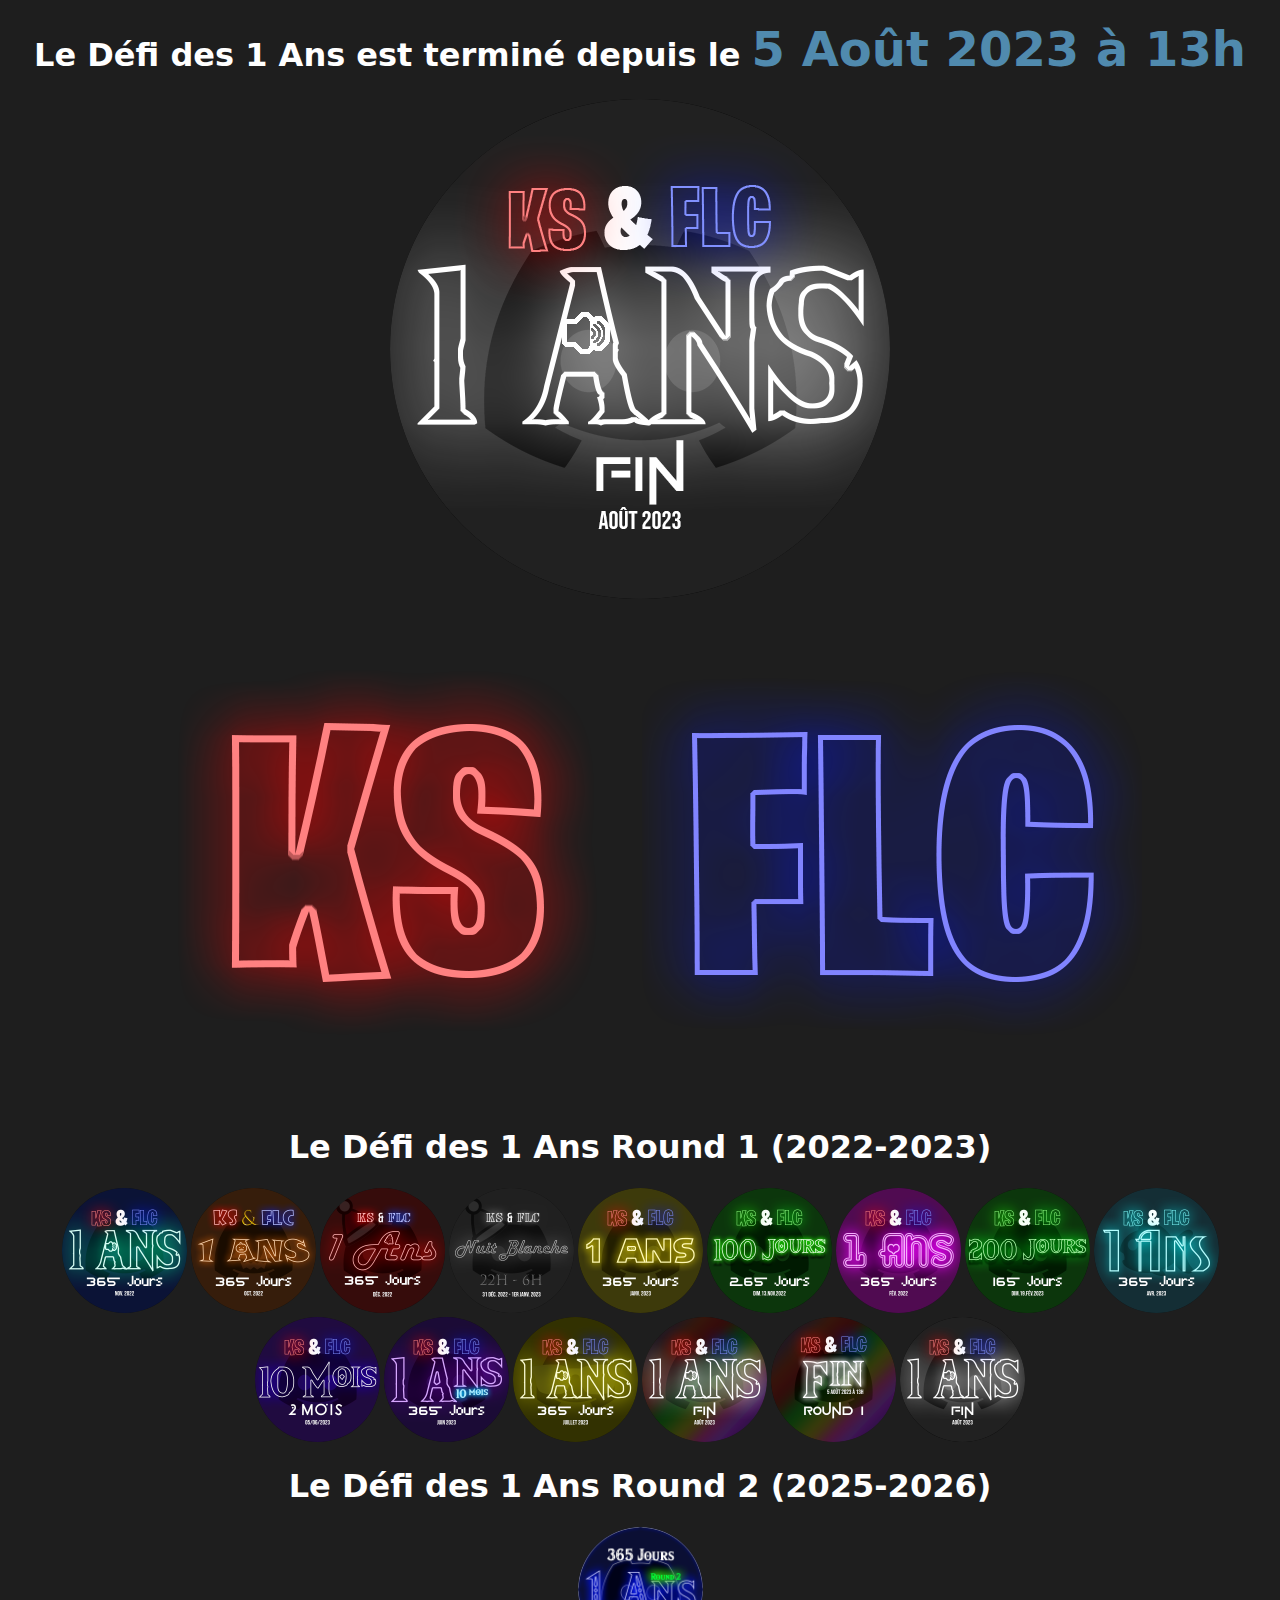
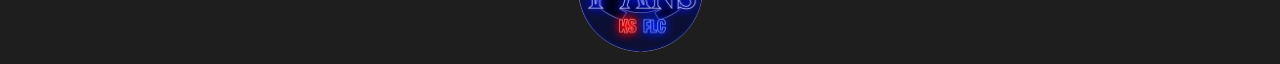
==== commit 7ded127d: "Add files via upload" ====
--- a/index.html
+++ b/index.html
@@ -23,18 +23,14 @@
                 <div class="popup-body">
                         <h1 align="center">Récap du Défi:</h1>
                         <p>
-                            Le défi à commencer le 5 Août 2022 et se termine le 5 Août 2023. Vous pouvez savoir 
-                            combien de temps il reste grâce au timer. Ils sont obligés de rester à l'intérieur
-                            de ce vocal jusqu'à la fin. Si vous voulez plus d'informations, le salon #informations
-                            est dispo sur le serveur discord.
+                            Le défi à commencer le 5 Août 2022 et se termine le 5 Août 2023.. Ils étaient 
+                            obligés de rester à l'intérieur de ce vocal jusqu'à la fin.
                             <br>
-                            <button><a href="start.html">Début du Défi</a></button>
-                            <br>
-                            <button><a href="https://discord.gg/SkbnEuECUQ">Serveur Discord</a></button>
+                            <button><a href="start.html">Début du Round 1</a></button>
                             <br>
                             <br>
                             <br>
-                            <b>Les 1 Ans de Arnaud et Flo</b>
+                            <b>Le Défi des 1 Ans</b>
                         </p>
                 </div>
                 <div>
@@ -45,55 +41,16 @@
             </div>
         </div>
         <header>
-            <h1>Voici le temps restant avant la fin du Défi des 1 Ans de Arnaud et Flo.</h1>
+            <h1>Le Défi des 1 Ans est terminé depuis le <strong>5 Août 2023 à 13h</strong></h1>
         </header>
-        <div class="timer-zone">
-            <div id="time">
-                <div class="circle" style="--clr: #ffffffff">
-                    <div class="dots day_dot"></div>
-                <svg>
-                    <circle cx="70" cy="70" r="70"></circle>
-                    <circle cx="70" cy="70" r="70" id="dd"></circle>
-                </svg>
-                <div id="days">00</div>
-                </div>
-                
-                <div class="circle" style="--clr: #ff2972">
-                    <div class="dots hr_dot"></div>
-                <svg>
-                    <circle cx="70" cy="70" r="70"></circle>
-                    <circle cx="70" cy="70" r="70" id="hh"></circle>
-                </svg>
-                <div id="hours">00</div>
-                </div>
-                
-                <div class="circle" style="--clr: #fee800">
-                    <div class="dots min_dot"></div>
-                <svg>
-                    <circle cx="70" cy="70" r="70"></circle>
-                    <circle cx="70" cy="70" r="70" id="mm"></circle>
-                </svg>
-                <div id="minutes">00</div>
-                </div>
-                
-                <div class="circle" style="--clr: #04fc43">
-                    <div class="dots sec_dot"></div>
-                <svg>
-                    <circle cx="70" cy="70" r="70"></circle>
-                    <circle cx="70" cy="70" r="70" id="ss"></circle>
-                </svg>
-                <div id="seconds">00</div>
-                </div>
-                <h4>Fin du Timer le <strong>5 Août 2023</strong> à <strong>13h</strong></h4>
-            </div>
-        </div>
-        <h2>Pour plus d'informations sur le défi, veuillez cliquez sur le logo des 1 Ans de Voc</h2>
         <div class="img">
-            <a href="#informations"><img src="img/One_Year_In_Vocal_pp_number_3.png" class="oney"></a>
+            <img src="img/One_Year_End-v2.png" class="oney">
             <br>
             <img src="img/KS_emoticon.png" alt="">
             <img src="img/FLC_emoticon.png" alt="">
             <br>
+            <h1>Le Défi des 1 Ans Round 1 (2022-2023)</h1>
+            <a href="img/One_Year_In_Vocal_pp_number_3.png" target="_blank"><img src="img/One_Year_In_Vocal_pp_number_3.png" width="125" class="oneyear-voc"></a>
             <a href="img/One_Year_In_Vocal_Halloween_pp_0.png" target="_blank"><img src="img/One_Year_In_Vocal_Halloween_pp_0.png" width="125" class="oneyear-voc"></a>
             <a href="img/One_Year_In_Vocal_Christmas_pp_0.png" target="_blank"><img src="img/One_Year_In_Vocal_Christmas_pp_0.png" width="125" class="oneyear-voc"></a>
             <a href="img/One_Year_In_Vocal_No Sleep_pp_0.png" target="_blank"><img src="img/One_Year_In_Vocal_No Sleep_pp_0.png" width="125" class="oneyear-voc"></a>
@@ -106,8 +63,13 @@
             <a href="img/One_Year_In_Voc_June.png" target="_blank"><img src="img/One_Year_In_Voc_June.png" width="125" class="oneyear-voc"></a>
             <a href="img/One_Year_July.png" target="_blank"><img src="img/One_Year_July.png" width="125" class="oneyear-voc"></a>
             <a href="img/One_Year_End.png" target="_blank"><img src="img/One_Year_End.png" width="125" class="oneyear-voc"></a>
+            <a href="img/One_Year_End-Day.png" target="_blank"><img src="img/One_Year_End-Day.png" width="125" class="oneyear-voc"></a>
+            <a href="img/One_Year_End-v2.png" target="_blank"><img src="img/One_Year_End-v2.png" width="125" class="oneyear-voc"></a>
+            <br>
+            <h1>Le Défi des 1 Ans Round 2 (2025-2026)</h1>
+            <a href="img/One_Year-Round2.png" target="_blank"><img src="img/One_Year-Round2.png" width="125" class="oneyear-voc"></a>
         </div>
 
         <script src="timer.js"></script>
     </body>
-</html>
+</html>--- a/custom.css
+++ b/custom.css
@@ -26,44 +26,23 @@
 .img{
     text-align: center;
 }
-.oney, .oneyear-voc{
+.oney{
+    width: 500px;
     border-radius: 1000px;
+    transition: width 0.7s ease;
 }
 .oney:hover{
     width: 600px;
     cursor: pointer;
 }
-.oney::before{
-    content: "";
-    position: absolute;
-    width: 520px;
-    top: -2px;
-    left: -2px;
-    transform: translateY(-100%);
-    transition: 0.5s;
-    z-index: -1;
-}
-.oney:hover::before {
-    transform: translate(0%);
-    transition: 0.2s;
+.oneyear-voc{
+    width: 125px;
+    border-radius: 1000px;
+    transition: width 0.7s ease;
 }
 .oneyear-voc:hover{
     width: 160px;
     cursor: pointer;
-}
-.oneyear-voc::before{
-    content: "";
-    position: absolute;
-    width: 150px;
-    top: -2px;
-    left: -2px;
-    transform: translateY(-100%);
-    transition: 0.5s;
-    z-index: -1;
-}
-.oneyear-voc:hover::before {
-    transform: translate(0%);
-    transition: 0.2s;
 }
 
 ::-webkit-scrollbar{
